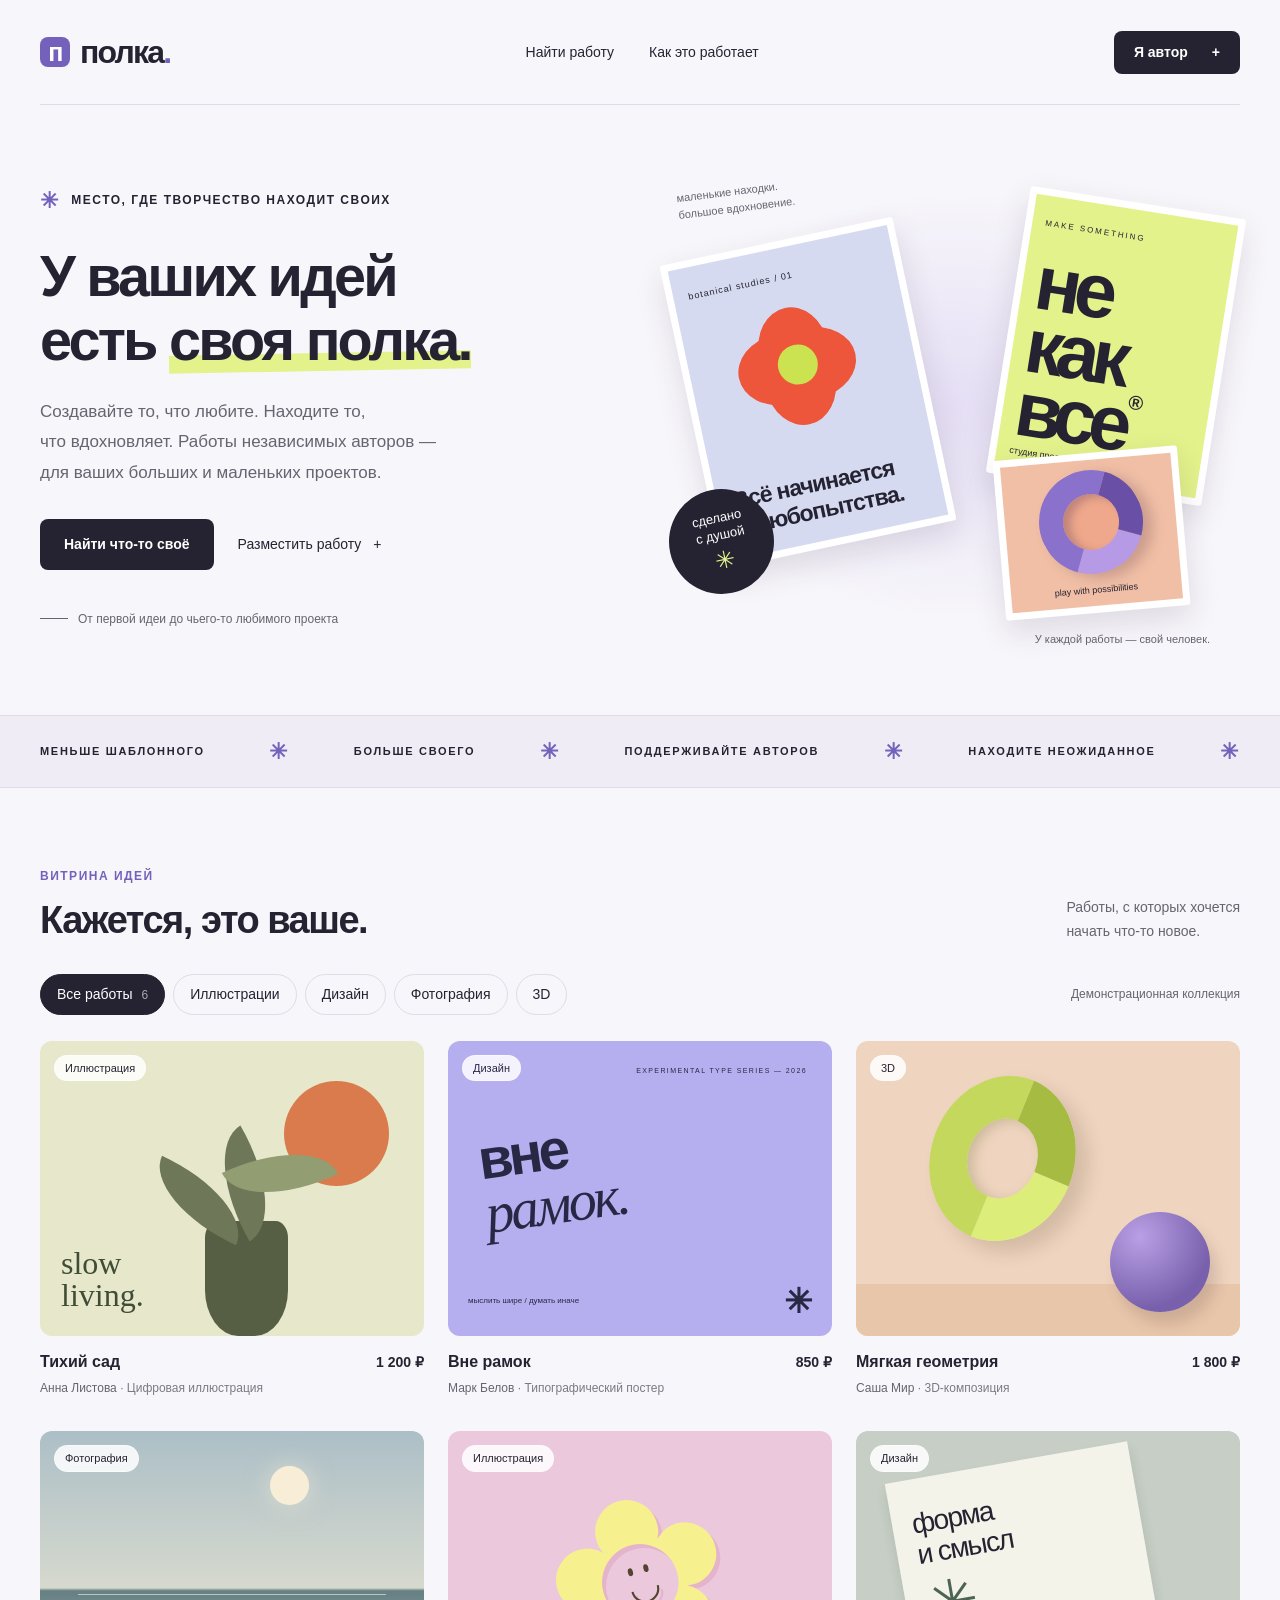
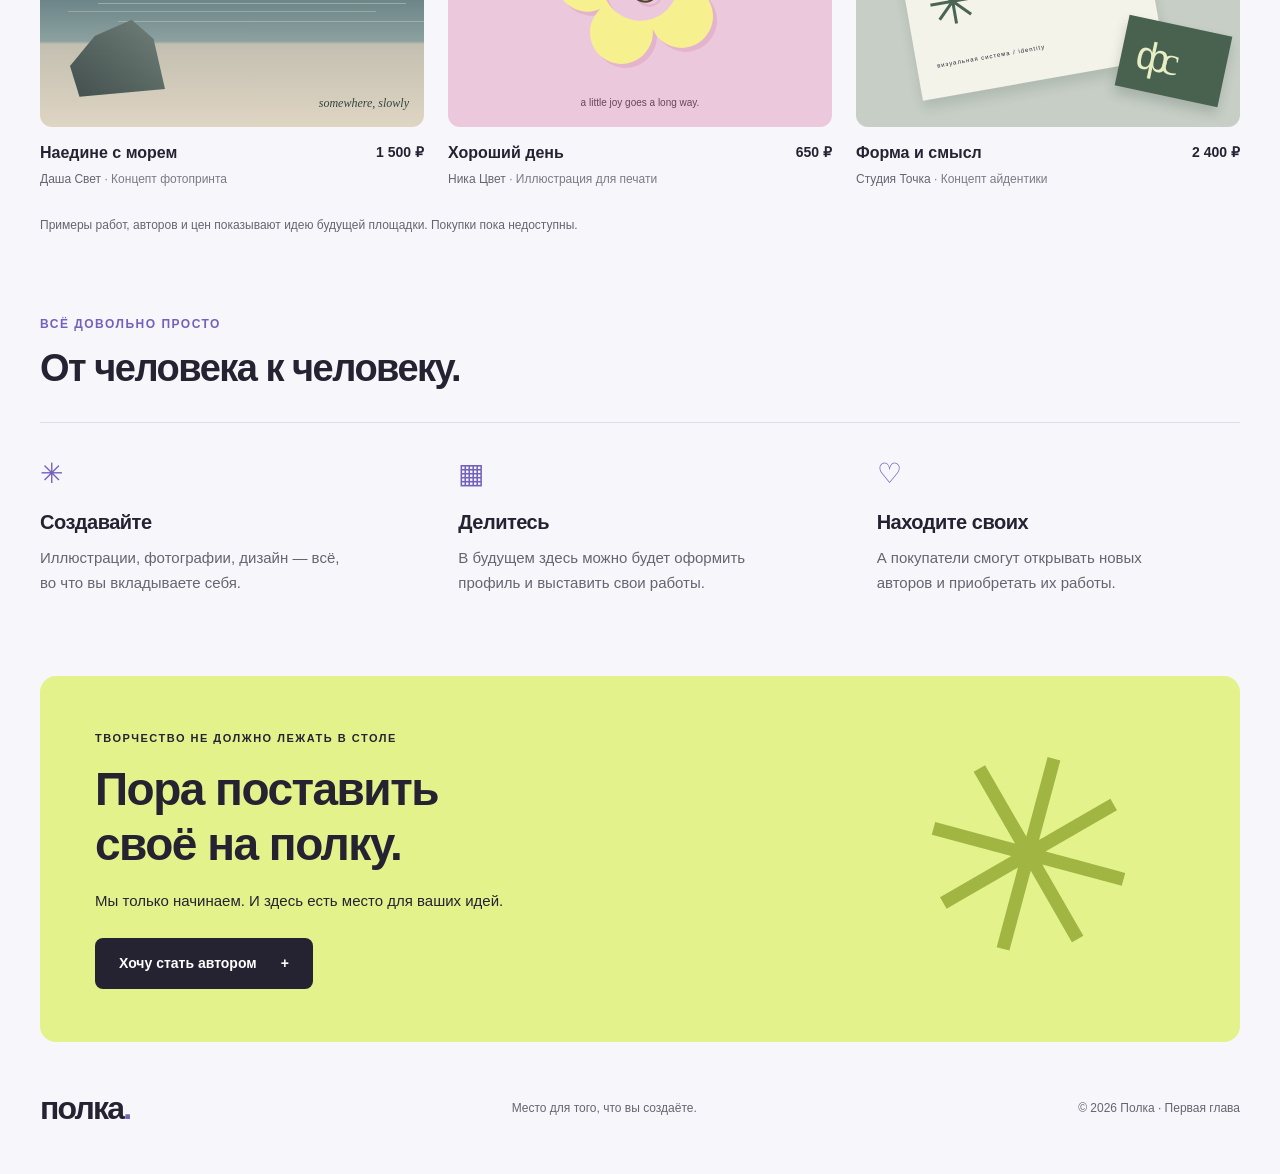
==== index.html @ f9c7414e "Create Polka creative marketplace landing page" ====
<!DOCTYPE html>
<html lang="ru">
<head>
  <meta charset="UTF-8">
  <meta name="viewport" content="width=device-width, initial-scale=1.0">
  <meta name="description" content="Полка — место для ваших творческих работ. Откройте для себя иллюстрации, фотографии и дизайн независимых авторов.">
  <meta name="theme-color" content="#f5f3fa">
  <title>Полка — сделано вами, найдено здесь</title>
  <link rel="icon" href="assets/favicon.svg" type="image/svg+xml">
  <link rel="stylesheet" href="styles.css">
  <script src="script.js" defer></script>
</head>
<body>
  <a class="skip-link" href="#works">Перейти к работам</a>
  <header class="header wrap">
    <a class="logo" href="#" aria-label="Полка — главная"><span class="logo-icon" aria-hidden="true">п</span>полка<span class="logo-dot">.</span></a>
    <nav aria-label="Основная навигация"><a href="#works">Найти работу</a><a href="#how">Как это работает</a></nav>
    <button class="button button-dark header-cta" data-author>Я автор <span aria-hidden="true">+</span></button>
  </header>
  <main>
    <section class="hero wrap" aria-labelledby="hero-title">
      <div class="hero-copy"><div class="eyebrow"><span class="small-star" aria-hidden="true">✳</span> МЕСТО, ГДЕ ТВОРЧЕСТВО НАХОДИТ СВОИХ</div>
        <h1 id="hero-title">У ваших идей<br>есть <span class="highlight">своя полка.</span></h1>
        <p>Создавайте то, что любите. Находите то, что&nbsp;вдохновляет. Работы независимых авторов — для&nbsp;ваших больших и маленьких проектов.</p>
        <div class="hero-actions"><a class="button button-dark" href="#works">Найти что-то своё</a><button class="text-button" data-author>Разместить работу <span aria-hidden="true">+</span></button></div>
        <div class="hero-note"><span class="note-line"></span> От первой идеи до чьего-то любимого проекта</div>
      </div>
      <div class="hero-art" role="img" aria-label="Коллаж авторских работ: абстрактный цветок, типографический постер и объёмные фигуры">
        <span class="orbit-label">маленькие находки.<br>большое вдохновение.</span>
        <div class="art-card poster-flower"><span>botanical studies / 01</span><div class="flower"><i></i><i></i><i></i><i></i><b></b></div><strong>Всё начинается<br>с любопытства.</strong></div>
        <div class="art-card poster-type"><span>MAKE SOMETHING</span><strong>не<br>как<br>все<span>®</span></strong><small>студия простых идей</small></div>
        <div class="art-card poster-orb"><div class="orb"></div><span>play with possibilities</span></div>
        <div class="art-sticker" aria-hidden="true">сделано<br>с душой <span>✳</span></div>
        <span class="art-caption">У каждой работы — свой человек.</span>
      </div>
    </section>
    <div class="ticker" aria-hidden="true"><div class="wrap">МЕНЬШЕ ШАБЛОННОГО <span>✳</span> БОЛЬШЕ СВОЕГО <span>✳</span> ПОДДЕРЖИВАЙТЕ АВТОРОВ <span>✳</span> НАХОДИТЕ НЕОЖИДАННОЕ <span>✳</span></div></div>
    <section class="works wrap" id="works" aria-labelledby="works-title">
      <div class="section-heading"><div><div class="eyebrow">ВИТРИНА ИДЕЙ</div><h2 id="works-title">Кажется, это ваше.</h2></div><p>Работы, с которых хочется<br>начать что-то новое.</p></div>
      <div class="catalog-toolbar"><div class="filters" role="group" aria-label="Категории работ"><button class="filter active" data-filter="all" aria-pressed="true">Все работы <span>6</span></button><button class="filter" data-filter="illustration" aria-pressed="false">Иллюстрации</button><button class="filter" data-filter="design" aria-pressed="false">Дизайн</button><button class="filter" data-filter="photo" aria-pressed="false">Фотография</button><button class="filter" data-filter="3d" aria-pressed="false">3D</button></div><span class="demo-label">Демонстрационная коллекция</span></div>
      <p class="sr-only" id="filter-status" role="status" aria-live="polite"></p>
      <div class="works-grid">
        <article class="work" data-category="illustration"><button class="work-open" data-work="Тихий сад" data-price="1 200 ₽" aria-label="Подробнее о работе «Тихий сад»"><div class="work-image image-garden"><span class="work-tag">Иллюстрация</span><div class="garden-sun"></div><div class="garden-vase"></div><i class="leaf leaf-one"></i><i class="leaf leaf-two"></i><i class="leaf leaf-three"></i><span class="garden-word">slow<br>living.</span></div><div class="work-info"><h3>Тихий сад</h3><strong>1 200 ₽</strong></div><p class="work-author">Анна Листова <span>· Цифровая иллюстрация</span></p></button></article>
        <article class="work" data-category="design"><button class="work-open" data-work="Вне рамок" data-price="850 ₽" aria-label="Подробнее о работе «Вне рамок»"><div class="work-image image-type"><span class="work-tag">Дизайн</span><span class="type-mini">EXPERIMENTAL TYPE SERIES — 2026</span><div class="type-main">вне<br><em>рамок.</em></div><span class="type-bottom">мыслить шире / думать иначе <b>✳</b></span></div><div class="work-info"><h3>Вне рамок</h3><strong>850 ₽</strong></div><p class="work-author">Марк Белов <span>· Типографический постер</span></p></button></article>
        <article class="work" data-category="3d"><button class="work-open" data-work="Мягкая геометрия" data-price="1 800 ₽" aria-label="Подробнее о работе «Мягкая геометрия»"><div class="work-image image-3d"><span class="work-tag">3D</span><div class="shape-ring"></div><div class="shape-ball"></div><div class="shape-floor"></div></div><div class="work-info"><h3>Мягкая геометрия</h3><strong>1 800 ₽</strong></div><p class="work-author">Саша Мир <span>· 3D-композиция</span></p></button></article>
        <article class="work" data-category="photo"><button class="work-open" data-work="Наедине с морем" data-price="1 500 ₽" aria-label="Подробнее о работе «Наедине с морем»"><div class="work-image image-sea"><span class="work-tag">Фотография</span><div class="sea-sun"></div><div class="sea-water"></div><div class="sea-rock"></div><span class="sea-note">somewhere, slowly</span></div><div class="work-info"><h3>Наедине с морем</h3><strong>1 500 ₽</strong></div><p class="work-author">Даша Свет <span>· Концепт фотопринта</span></p></button></article>
        <article class="work" data-category="illustration"><button class="work-open" data-work="Хороший день" data-price="650 ₽" aria-label="Подробнее о работе «Хороший день»"><div class="work-image image-smile"><span class="work-tag">Иллюстрация</span><div class="smile-flower">✿<span class="smile-face">◡</span></div><span class="smile-note">a little joy goes a long way.</span></div><div class="work-info"><h3>Хороший день</h3><strong>650 ₽</strong></div><p class="work-author">Ника Цвет <span>· Иллюстрация для печати</span></p></button></article>
        <article class="work" data-category="design"><button class="work-open" data-work="Форма и смысл" data-price="2 400 ₽" aria-label="Подробнее о работе «Форма и смысл»"><div class="work-image image-brand"><span class="work-tag">Дизайн</span><div class="brand-sheet"><span>форма<br>и смысл<span class="brand-symbol">✳</span></span><small>визуальная система / identity</small></div><div class="brand-card">ф<span>с</span></div></div><div class="work-info"><h3>Форма и смысл</h3><strong>2 400 ₽</strong></div><p class="work-author">Студия Точка <span>· Концепт айдентики</span></p></button></article>
      </div>
      <p class="collection-note">Примеры работ, авторов и цен показывают идею будущей площадки. Покупки пока недоступны.</p>
    </section>
    <section class="how wrap" id="how" aria-labelledby="how-title"><div class="section-heading"><div><div class="eyebrow">ВСЁ ДОВОЛЬНО ПРОСТО</div><h2 id="how-title">От человека к человеку.</h2></div></div><div class="steps"><div><span class="step-icon" aria-hidden="true">✳</span><h3>Создавайте</h3><p>Иллюстрации, фотографии, дизайн — всё, во что вы вкладываете себя.</p></div><div><span class="step-icon" aria-hidden="true">▦</span><h3>Делитесь</h3><p>В будущем здесь можно будет оформить профиль и выставить свои работы.</p></div><div><span class="step-icon" aria-hidden="true">♡</span><h3>Находите своих</h3><p>А покупатели смогут открывать новых авторов и приобретать их работы.</p></div></div></section>
    <section class="author-banner wrap" id="authors"><div><div class="eyebrow">ТВОРЧЕСТВО НЕ ДОЛЖНО ЛЕЖАТЬ В СТОЛЕ</div><h2>Пора поставить<br>своё на полку.</h2><p>Мы только начинаем. И здесь есть место для ваших идей.</p><button class="button button-dark" data-author>Хочу стать автором <span aria-hidden="true">+</span></button></div><div class="banner-star" aria-hidden="true">✳</div></section>
  </main>
  <footer class="footer wrap"><a class="logo" href="#">полка<span class="logo-dot">.</span></a><p>Место для того, что вы создаёте.</p><span>© <span id="year">2026</span> Полка · Первая глава</span></footer>
  <dialog id="info-dialog" aria-labelledby="dialog-title"><button class="dialog-close" aria-label="Закрыть окно">×</button><div class="eyebrow">ПОЛКА · НАЧАЛО</div><h2 id="dialog-title"></h2><p id="dialog-description"></p><button class="button button-dark dialog-done">Понятно</button></dialog>
</body>
</html>
---- styles.css ----
:root{--ink:#252332;--muted:#676471;--paper:#f7f6fa;--purple:#7461bc;--lime:#e3f28b;--line:#dfdce7}*{box-sizing:border-box}html{scroll-behavior:smooth;scroll-padding-top:25px}body{margin:0;background:var(--paper);color:var(--ink);font-family:Arial,Helvetica,sans-serif;font-size:16px;line-height:1.5}button,a{-webkit-tap-highlight-color:transparent}button{font:inherit;color:inherit}a{color:inherit;text-decoration:none}button{cursor:pointer}button:focus-visible,a:focus-visible{outline:3px solid #7760be;outline-offset:5px}button:hover,a:hover{transition:background .2s,color .2s,transform .2s}.wrap{width:min(1200px,calc(100% - 80px));margin-inline:auto}.header{height:105px;display:flex;align-items:center;justify-content:space-between;border-bottom:1px solid var(--line)}.logo{font-size:32px;font-weight:800;letter-spacing:-1.8px;display:inline-flex;align-items:center}.logo-dot{color:var(--purple)}.logo-icon{display:inline-grid;place-items:center;width:30px;height:30px;background:var(--purple);color:white;font-size:25px;border-radius:8px;margin-right:10px;line-height:1}.header nav{display:flex;gap:35px;font-size:14px}.header nav a:hover,.text-button:hover{color:var(--purple)}.button{border:0;border-radius:8px;display:inline-flex;align-items:center;justify-content:center;gap:24px;padding:15px 24px;font-weight:600;font-size:14px}.button-dark{background:var(--ink);color:white}.button-dark:hover{background:#49405e;transform:translateY(-2px)}.header-cta{padding:11px 20px}.hero{min-height:610px;display:grid;grid-template-columns:1.05fr 1fr;align-items:center;gap:30px;padding-block:60px 70px}.eyebrow{font-size:12px;font-weight:600;letter-spacing:1.5px;line-height:1.7}.small-star{font-size:22px;color:var(--purple);vertical-align:middle;margin-right:7px}h1{font-size:clamp(44px,4.5vw,64px);line-height:1.12;letter-spacing:-2.8px;margin:24px 0}h1 .highlight{position:relative;z-index:0;white-space:nowrap}h1 .highlight:after{content:"";position:absolute;left:0;bottom:1px;width:100%;height:18px;background:var(--lime);z-index:-1;transform:rotate(-1deg)}.hero-copy>p{color:var(--muted);max-width:445px;font-size:17px;line-height:1.8;margin-bottom:30px}.hero-actions{display:flex;gap:24px;align-items:center}.text-button{padding:10px 0;border:0;background:none;font-size:14px}.text-button span{margin-left:8px}.hero-note{display:flex;gap:10px;align-items:center;color:var(--muted);font-size:12px;margin-top:40px}.note-line{width:28px;height:1px;background:var(--muted)}.hero-art{position:relative;height:445px;background:radial-gradient(ellipse,#e5def5 0,transparent 68%)}.art-card{position:absolute;box-shadow:0 12px 30px #39304b22;border:7px solid #fff;border-radius:3px;overflow:hidden}.poster-flower{width:238px;height:310px;background:#d6daf1;left:20px;top:55px;transform:rotate(-12deg);padding:15px}.poster-flower>span{font-size:9px;letter-spacing:1px}.poster-flower>strong{position:absolute;bottom:18px;left:16px;line-height:1.15;font-size:23px;letter-spacing:-1px}.flower{position:absolute;left:42px;top:50px;width:130px;height:150px}.flower i{position:absolute;width:70px;height:85px;border-radius:50%;background:#ed563a;left:30px;top:10px;transform-origin:50% 70%}.flower i:nth-child(2){transform:rotate(90deg)}.flower i:nth-child(3){transform:rotate(180deg)}.flower i:nth-child(4){transform:rotate(270deg)}.flower b{position:absolute;left:46px;top:48px;background:#cbe351;width:40px;height:40px;border-radius:50%}.poster-type{width:218px;height:290px;background:var(--lime);right:15px;top:18px;transform:rotate(9deg);padding:13px;z-index:2}.poster-type>span{font-size:8px;letter-spacing:2px}.poster-type>strong{display:block;font-size:77px;line-height:.83;letter-spacing:-7px;margin-top:18px}.poster-type>strong span{font-size:20px;letter-spacing:0;vertical-align:top}.poster-type>small{position:absolute;bottom:12px;font-size:9px}.poster-orb{width:185px;height:160px;background:#f1bfa6;bottom:15px;right:56px;transform:rotate(-5deg);z-index:3}.orb{width:104px;height:104px;border:24px solid #8a71cc;border-radius:50%;margin:10px auto;box-shadow:inset 5px 6px 9px #3d235244,6px 8px 13px #613b4944;background:#efa88b;transform:rotate(-25deg);border-bottom-color:#b69ae6;border-right-color:#6950a6}.poster-orb>span{display:block;text-align:center;font-size:9px}.art-sticker{position:absolute;left:0;bottom:34px;background:var(--ink);border-radius:50%;width:105px;height:105px;color:#fff;text-align:center;padding:21px 10px;font-size:13px;line-height:1.3;transform:rotate(-12deg);z-index:4}.art-sticker span{display:block;color:var(--lime);font-size:24px}.orbit-label{position:absolute;left:8px;top:0;font-size:11px;color:var(--muted);transform:rotate(-7deg)}.art-caption{position:absolute;bottom:-20px;right:30px;font-size:11px;color:var(--muted)}.ticker{border-block:1px solid var(--line);background:#efecf5;overflow:hidden}.ticker>div{display:flex;align-items:center;justify-content:space-between;gap:24px;white-space:nowrap;padding-block:19px;font-size:11px;letter-spacing:1.7px;font-weight:600}.ticker span{color:var(--purple);font-size:22px}.works{padding-top:78px}.section-heading{display:flex;justify-content:space-between;align-items:end;margin-bottom:30px}.section-heading .eyebrow{color:var(--purple)}h2{font-size:38px;line-height:1.2;letter-spacing:-1.5px;margin:12px 0 0}.section-heading>p{font-size:14px;color:var(--muted);margin:0;line-height:1.7}.catalog-toolbar{display:flex;justify-content:space-between;gap:16px;align-items:center;margin-bottom:26px}.filters{display:flex;gap:8px;flex-wrap:wrap}.filter{background:transparent;border:1px solid var(--line);padding:9px 16px;border-radius:30px;font-size:14px}.filter.active{background:var(--ink);color:white;border-color:var(--ink)}.filter:hover:not(.active){background:#eae5f4}.filter span{opacity:.6;margin-left:5px;font-size:12px}.demo-label{font-size:12px;color:var(--muted)}.works-grid{display:grid;grid-template-columns:repeat(3,1fr);gap:32px 24px}.work[hidden]{display:none}.work-open{background:transparent;padding:0;border:0;width:100%;text-align:left}.work-image{position:relative;isolation:isolate;aspect-ratio:1.3;border-radius:12px;overflow:hidden;transition:transform .25s}.work-open:hover .work-image{transform:translateY(-4px)}.work-tag{position:absolute;z-index:5;left:14px;top:14px;padding:4px 10px;background:#ffffffd9;border:1px solid #ffffff77;border-radius:20px;font-size:11px}.work-info{display:flex;justify-content:space-between;align-items:center;gap:10px;margin-top:14px}.work-info h3{font-size:16px;margin:0;font-weight:600}.work-info strong{font-size:14px;white-space:nowrap}.work-author{font-size:12px;color:var(--muted);margin:5px 0 0}.work-author span{opacity:.85}.image-garden{background:#e7e7cb}.garden-sun{position:absolute;width:105px;height:105px;background:#d97b4c;border-radius:50%;right:35px;top:40px}.garden-vase{position:absolute;width:83px;height:115px;background:#565e43;bottom:0;left:43%;border-radius:15% 15% 40% 40%}.leaf{position:absolute;width:50px;height:105px;border-radius:100% 0 100% 0;background:#6e7757;bottom:100px;left:47%;transform:rotate(-30deg)}.leaf-two{transform:rotate(65deg);left:56%;bottom:110px;background:#929d72}.leaf-three{transform:rotate(-65deg);left:35%;bottom:83px}.garden-word{position:absolute;left:21px;bottom:25px;font-size:32px;font-family:Georgia,serif;line-height:1;color:#404d36}.image-type{background:#b5aff0;padding:25px;color:#292844}.type-mini{display:block;font-size:7px;letter-spacing:1.4px;text-align:right}.type-main{font-size:clamp(36px,4.4vw,62px);line-height:.96;font-weight:800;letter-spacing:-4px;transform:rotate(-8deg);padding:35px 0 0 5px}.type-main em{font-family:Georgia,serif;font-weight:400;letter-spacing:-3px}.type-bottom{position:absolute;bottom:18px;left:20px;right:20px;font-size:8px;display:flex;justify-content:space-between;align-items:center}.type-bottom b{font-size:34px;line-height:1}.image-3d{background:#efd4bf}.shape-ring{position:absolute;width:155px;height:155px;border:40px solid #c3d85c;border-radius:50%;top:40px;left:18%;transform:rotate(-27deg) skew(-9deg);border-right-color:#a6bb42;border-bottom-color:#dced7a;box-shadow:inset 5px 5px 12px #6d733d44,8px 15px 18px #66573933;z-index:2}.shape-ball{position:absolute;bottom:24px;right:30px;width:100px;height:100px;background:radial-gradient(circle at 30% 25%,#b9a0e5,#7860ac 70%);border-radius:50%;box-shadow:7px 12px 14px #634d4b33;z-index:3}.shape-floor{position:absolute;bottom:0;width:100%;height:52px;background:#e8c6aa}.image-sea{background:linear-gradient(#acbfc7,#d6d9ce 53%,#657f83 54%,#8ca1a0 71%,#c3bfb0 72%,#dfd5c3)}.sea-sun{position:absolute;left:60%;top:35px;width:39px;height:39px;background:#f8eed8;border-radius:50%;box-shadow:0 0 25px #f8eed888}.sea-water{position:absolute;top:55%;height:1px;background:#f5f4dc99;width:80%;left:10%;box-shadow:20px 9px #f5f4dc55,-10px 17px #f5f4dc44,40px 27px #f5f4dc44}.sea-rock{position:absolute;background:linear-gradient(40deg,#424f4d,#71807a);width:95px;height:77px;bottom:30px;left:30px;clip-path:polygon(10% 100%,0 60%,26% 21%,65% 0,88% 25%,100% 90%);filter:blur(.3px)}.sea-note{position:absolute;bottom:15px;right:15px;color:#354441;font-family:Georgia,serif;font-style:italic;font-size:12px}.image-smile{background:#ecc8dd;display:grid;place-items:center}.smile-flower{font-size:224px;line-height:1;color:#f6f18e;position:relative;transform:rotate(-15deg);text-shadow:2px 5px #e3b4cb}.smile-face{position:absolute;left:43%;top:45%;font-size:37px;color:#524431;line-height:1}.smile-face:before,.smile-face:after{content:"";position:absolute;width:5px;height:8px;border-radius:50%;background:#524431;top:-2px;left:3px}.smile-face:after{left:19px}.smile-note{position:absolute;bottom:17px;left:0;right:0;text-align:center;color:#6b4558;font-size:10px}.image-brand{background:#c6cec5}.brand-sheet{position:absolute;left:12%;top:30px;width:64%;height:220px;background:#f4f3e9;transform:rotate(-10deg);padding:30px 20px;box-shadow:0 8px 12px #283e3722}.brand-sheet>span{font-size:28px;line-height:1.05;letter-spacing:-1.5px}.brand-symbol{display:block;font-size:62px;color:#4c6454;line-height:1.2}.brand-sheet small{font-size:6px;letter-spacing:1px}.brand-card{position:absolute;background:#48624f;color:#e7edc4;width:105px;height:72px;right:14px;bottom:30px;transform:rotate(12deg);padding:6px 15px;font-size:40px;letter-spacing:-7px;box-shadow:0 7px 12px #283e3733}.brand-card>span{font-family:Georgia,serif}.collection-note{font-size:12px;color:var(--muted);margin:26px 0 0}.how{padding-block:80px}.steps{display:grid;grid-template-columns:repeat(3,1fr);gap:55px;border-top:1px solid var(--line);padding-top:30px}.step-icon{font-size:28px;color:var(--purple)}.steps h3{font-size:20px;margin:12px 0 8px;letter-spacing:-.5px}.steps p{color:var(--muted);font-size:15px;margin:0;max-width:310px;line-height:1.7}.author-banner{background:var(--lime);border-radius:16px;padding:48px 55px;position:relative;overflow:hidden;display:flex;justify-content:space-between;align-items:center}.author-banner h2{font-size:46px;margin-top:14px}.author-banner p{font-size:15px;margin:18px 0 25px}.author-banner .eyebrow{font-size:11px}.banner-star{font-size:270px;line-height:1;color:#a1b642;transform:rotate(15deg);margin-right:45px}.footer{display:flex;align-items:center;justify-content:space-between;gap:24px;padding-block:42px}.footer p,.footer>span{font-size:12px;color:var(--muted)}dialog{width:min(480px,calc(100% - 32px));border:1px solid var(--line);border-radius:18px;background:var(--paper);color:var(--ink);padding:38px}dialog::backdrop{background:#25233277;backdrop-filter:blur(5px)}dialog h2{font-size:29px;padding-right:15px}dialog p{color:var(--muted);line-height:1.8;font-size:16px;margin-block:20px 26px}.dialog-close{position:absolute;right:14px;top:10px;font-size:30px;border:0;background:transparent;padding:0 8px}.sr-only,.skip-link:not(:focus){position:absolute;width:1px;height:1px;padding:0;margin:-1px;overflow:hidden;clip:rect(0,0,0,0);white-space:nowrap;border:0}.skip-link:focus{position:fixed;top:10px;left:10px;padding:12px;background:white;z-index:20}
@media(min-width:1400px){.hero{gap:65px}}@media(max-width:1000px){.wrap{width:calc(100% - 48px)}.hero{gap:12px;min-height:570px}.hero-actions{gap:14px}.hero-art{transform:scale(.87);transform-origin:center right;margin-left:-45px}.hero-copy>p{font-size:16px}h1{font-size:46px}.demo-label{display:none}.banner-star{font-size:210px;margin-right:0}.work-author span{display:block}.type-main{font-size:48px}.shape-ring{left:13%;width:130px;height:130px;border-width:32px}.shape-ball{width:85px;height:85px;right:15px}.brand-sheet{top:20px;padding:25px 12px}.brand-sheet>span{font-size:24px}}
@media(max-width:720px){.wrap{width:calc(100% - 36px)}.header{height:80px}.logo{font-size:28px}.header nav{display:none}.hero{grid-template-columns:1fr;padding-block:40px 35px;gap:20px}.hero-copy>p{max-width:480px}.hero h1{font-size:clamp(40px,8.6vw,58px);letter-spacing:-2px}.hero-art{width:370px;max-width:100%;height:390px;justify-self:center;transform:none;margin:0}.poster-flower{width:200px;height:270px;left:15px;top:50px}.poster-flower>strong{font-size:20px}.flower{left:22px;top:40px;transform:scale(.85)}.poster-type{width:173px;height:247px;right:6px;top:15px}.poster-type>strong{font-size:65px}.poster-orb{width:160px;height:143px;right:28px;bottom:15px}.orb{width:90px;height:90px;border-width:21px}.art-sticker{width:90px;height:90px;font-size:11px;padding:16px;bottom:25px}.art-caption{bottom:-7px;font-size:10px;right:15px}.hero-note{margin-top:25px}.ticker>div{width:max-content;gap:22px;padding:12px 18px;font-size:10px}.works{padding-top:45px}.section-heading{align-items:start}.section-heading>p{display:none}h2{font-size:31px}.works-grid{grid-template-columns:repeat(2,minmax(0,1fr));gap:25px 16px}.work-image{aspect-ratio:1}.work-info{display:block;margin-top:10px}.work-info h3{font-size:15px}.work-info strong{display:block;font-size:13px;margin-top:3px}.work-author{font-size:11px}.filter{padding:8px 13px;font-size:12px}.work-tag{font-size:9px;top:10px;left:10px;padding:3px 7px}.garden-sun{width:70px;height:70px;right:14px;top:33px}.garden-vase{height:80px;width:55px}.leaf{width:33px;height:70px;bottom:70px}.leaf-two{bottom:80px}.leaf-three{bottom:64px}.garden-word{font-size:23px;left:12px;bottom:15px}.image-type{padding:15px}.type-mini{font-size:5px}.type-main{font-size:clamp(30px,7.5vw,50px);padding-top:32px;letter-spacing:-2px}.type-bottom{font-size:5px;left:12px;right:12px;bottom:12px}.type-bottom b{font-size:22px}.shape-ring{top:35px;width:95px;height:95px;border-width:25px;left:12%}.shape-ball{height:65px;width:65px;bottom:17px;right:10px}.shape-floor{height:35px}.smile-flower{font-size:160px}.smile-face{font-size:28px}.smile-face:before,.smile-face:after{width:4px;height:6px}.smile-face:after{left:15px}.smile-note{font-size:7px;bottom:10px}.brand-sheet{height:160px;top:25px;left:10%;padding:20px 10px}.brand-sheet>span{font-size:20px}.brand-symbol{font-size:44px}.brand-sheet small{font-size:4px}.brand-card{width:70px;height:48px;font-size:27px;right:8px;bottom:22px;padding:3px 10px;letter-spacing:-5px}.sea-rock{width:65px;height:55px;left:15px;bottom:20px}.sea-note{font-size:8px;bottom:10px;right:10px}.sea-sun{width:28px;height:28px;top:30px}.collection-note{font-size:11px}.how{padding-block:48px}.steps{grid-template-columns:1fr;gap:24px;padding-top:20px}.steps>div{position:relative;padding-left:46px}.step-icon{position:absolute;left:0;top:4px}.steps h3{margin-top:0}.steps p{max-width:none}.author-banner{padding:30px 25px}.author-banner h2{font-size:36px}.author-banner p{max-width:240px;font-size:14px}.author-banner .eyebrow{font-size:9px;max-width:210px}.banner-star{font-size:150px;position:absolute;right:-45px;top:56px;opacity:.5}.author-banner>div:first-child{position:relative;z-index:1}.footer{flex-wrap:wrap;gap:7px 18px;padding-block:28px}.footer p{margin:0}.footer>span{display:block;width:100%;font-size:11px;margin-top:4px}.hero-actions .button{padding-inline:17px;font-size:13px}.text-button{font-size:12px}.eyebrow{font-size:10px;letter-spacing:1px}.small-star{font-size:19px}}
@media(prefers-reduced-motion:reduce){html{scroll-behavior:auto}*,*:before,*:after{transition:none!important;animation:none!important}}
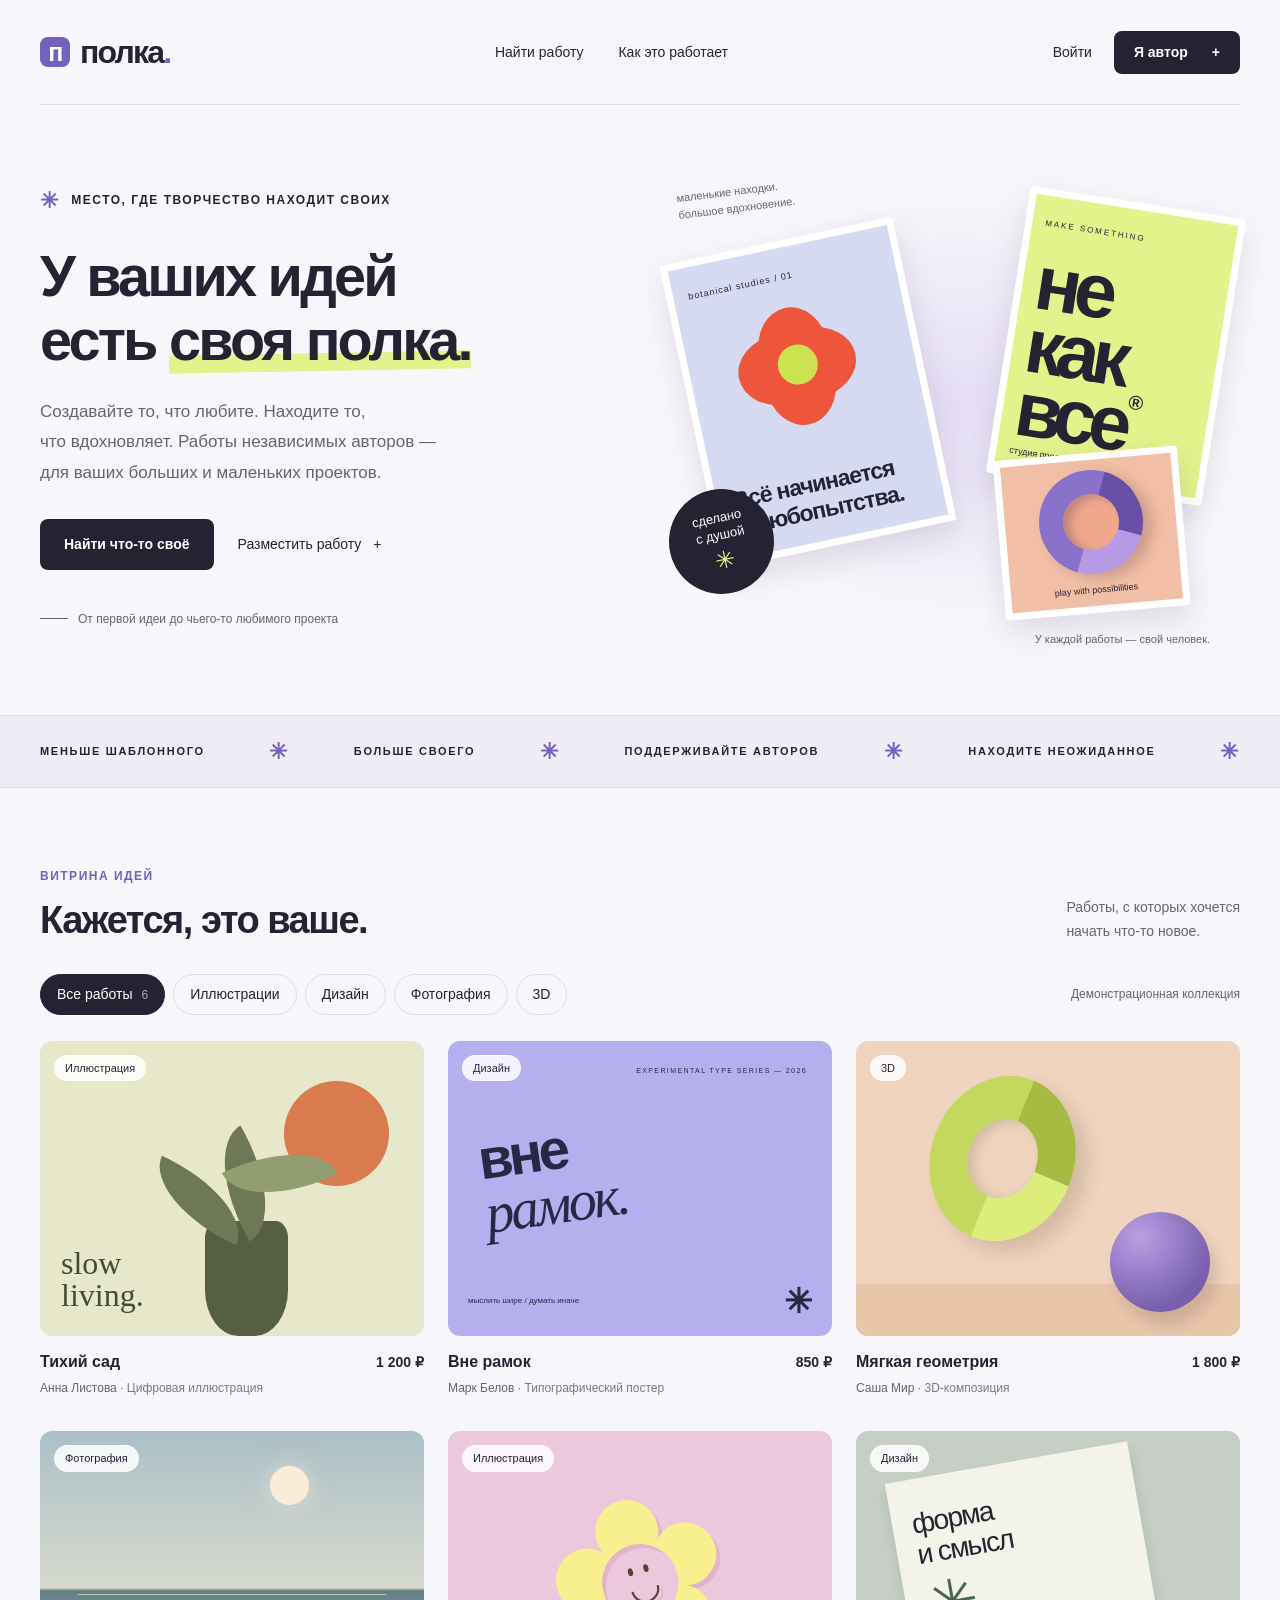
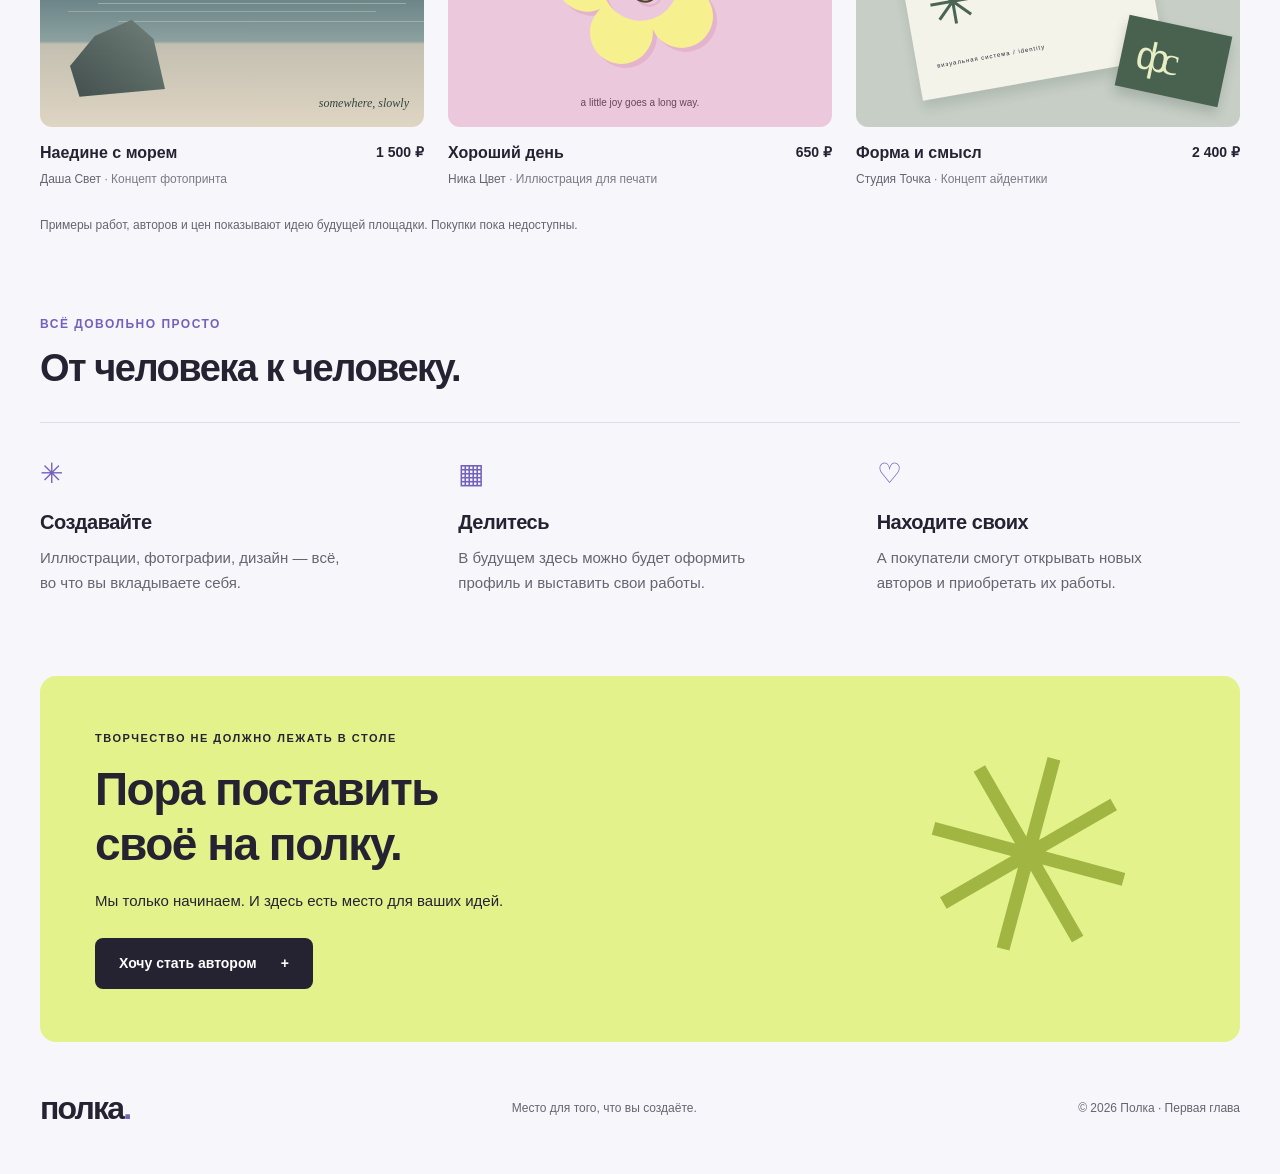
==== commit 3d45344b: "Add simple browser-based login and registration with demo accounts" ====
--- a/index.html
+++ b/index.html
@@ -9,13 +9,14 @@
   <link rel="icon" href="assets/favicon.svg" type="image/svg+xml">
   <link rel="stylesheet" href="styles.css">
   <script src="script.js" defer></script>
+  <script src="auth.js" defer></script>
 </head>
 <body>
   <a class="skip-link" href="#works">Перейти к работам</a>
   <header class="header wrap">
     <a class="logo" href="#" aria-label="Полка — главная"><span class="logo-icon" aria-hidden="true">п</span>полка<span class="logo-dot">.</span></a>
     <nav aria-label="Основная навигация"><a href="#works">Найти работу</a><a href="#how">Как это работает</a></nav>
-    <button class="button button-dark header-cta" data-author>Я автор <span aria-hidden="true">+</span></button>
+    <div class="header-actions"><a class="account-link" href="auth.html" data-account-link>Войти</a><a class="button button-dark header-cta" href="auth.html">Я автор <span aria-hidden="true">+</span></a></div>
   </header>
   <main>
     <section class="hero wrap" aria-labelledby="hero-title">
--- a/styles.css
+++ b/styles.css
@@ -2,3 +2,7 @@
 @media(min-width:1400px){.hero{gap:65px}}@media(max-width:1000px){.wrap{width:calc(100% - 48px)}.hero{gap:12px;min-height:570px}.hero-actions{gap:14px}.hero-art{transform:scale(.87);transform-origin:center right;margin-left:-45px}.hero-copy>p{font-size:16px}h1{font-size:46px}.demo-label{display:none}.banner-star{font-size:210px;margin-right:0}.work-author span{display:block}.type-main{font-size:48px}.shape-ring{left:13%;width:130px;height:130px;border-width:32px}.shape-ball{width:85px;height:85px;right:15px}.brand-sheet{top:20px;padding:25px 12px}.brand-sheet>span{font-size:24px}}
 @media(max-width:720px){.wrap{width:calc(100% - 36px)}.header{height:80px}.logo{font-size:28px}.header nav{display:none}.hero{grid-template-columns:1fr;padding-block:40px 35px;gap:20px}.hero-copy>p{max-width:480px}.hero h1{font-size:clamp(40px,8.6vw,58px);letter-spacing:-2px}.hero-art{width:370px;max-width:100%;height:390px;justify-self:center;transform:none;margin:0}.poster-flower{width:200px;height:270px;left:15px;top:50px}.poster-flower>strong{font-size:20px}.flower{left:22px;top:40px;transform:scale(.85)}.poster-type{width:173px;height:247px;right:6px;top:15px}.poster-type>strong{font-size:65px}.poster-orb{width:160px;height:143px;right:28px;bottom:15px}.orb{width:90px;height:90px;border-width:21px}.art-sticker{width:90px;height:90px;font-size:11px;padding:16px;bottom:25px}.art-caption{bottom:-7px;font-size:10px;right:15px}.hero-note{margin-top:25px}.ticker>div{width:max-content;gap:22px;padding:12px 18px;font-size:10px}.works{padding-top:45px}.section-heading{align-items:start}.section-heading>p{display:none}h2{font-size:31px}.works-grid{grid-template-columns:repeat(2,minmax(0,1fr));gap:25px 16px}.work-image{aspect-ratio:1}.work-info{display:block;margin-top:10px}.work-info h3{font-size:15px}.work-info strong{display:block;font-size:13px;margin-top:3px}.work-author{font-size:11px}.filter{padding:8px 13px;font-size:12px}.work-tag{font-size:9px;top:10px;left:10px;padding:3px 7px}.garden-sun{width:70px;height:70px;right:14px;top:33px}.garden-vase{height:80px;width:55px}.leaf{width:33px;height:70px;bottom:70px}.leaf-two{bottom:80px}.leaf-three{bottom:64px}.garden-word{font-size:23px;left:12px;bottom:15px}.image-type{padding:15px}.type-mini{font-size:5px}.type-main{font-size:clamp(30px,7.5vw,50px);padding-top:32px;letter-spacing:-2px}.type-bottom{font-size:5px;left:12px;right:12px;bottom:12px}.type-bottom b{font-size:22px}.shape-ring{top:35px;width:95px;height:95px;border-width:25px;left:12%}.shape-ball{height:65px;width:65px;bottom:17px;right:10px}.shape-floor{height:35px}.smile-flower{font-size:160px}.smile-face{font-size:28px}.smile-face:before,.smile-face:after{width:4px;height:6px}.smile-face:after{left:15px}.smile-note{font-size:7px;bottom:10px}.brand-sheet{height:160px;top:25px;left:10%;padding:20px 10px}.brand-sheet>span{font-size:20px}.brand-symbol{font-size:44px}.brand-sheet small{font-size:4px}.brand-card{width:70px;height:48px;font-size:27px;right:8px;bottom:22px;padding:3px 10px;letter-spacing:-5px}.sea-rock{width:65px;height:55px;left:15px;bottom:20px}.sea-note{font-size:8px;bottom:10px;right:10px}.sea-sun{width:28px;height:28px;top:30px}.collection-note{font-size:11px}.how{padding-block:48px}.steps{grid-template-columns:1fr;gap:24px;padding-top:20px}.steps>div{position:relative;padding-left:46px}.step-icon{position:absolute;left:0;top:4px}.steps h3{margin-top:0}.steps p{max-width:none}.author-banner{padding:30px 25px}.author-banner h2{font-size:36px}.author-banner p{max-width:240px;font-size:14px}.author-banner .eyebrow{font-size:9px;max-width:210px}.banner-star{font-size:150px;position:absolute;right:-45px;top:56px;opacity:.5}.author-banner>div:first-child{position:relative;z-index:1}.footer{flex-wrap:wrap;gap:7px 18px;padding-block:28px}.footer p{margin:0}.footer>span{display:block;width:100%;font-size:11px;margin-top:4px}.hero-actions .button{padding-inline:17px;font-size:13px}.text-button{font-size:12px}.eyebrow{font-size:10px;letter-spacing:1px}.small-star{font-size:19px}}
 @media(prefers-reduced-motion:reduce){html{scroll-behavior:auto}*,*:before,*:after{transition:none!important;animation:none!important}}
+
+/* Вход и регистрация */
+[hidden]{display:none!important}.header-actions{display:flex;align-items:center;gap:22px}.account-link{font-size:14px}.account-link:hover{color:var(--purple)}.auth-page{min-height:100vh;display:flex;flex-direction:column}.auth-layout{display:grid;grid-template-columns:1fr 1fr;gap:80px;align-items:center;padding-block:70px;flex:1}.auth-intro .eyebrow{color:var(--purple)}.auth-intro h1{font-size:clamp(40px,4.3vw,60px)}.auth-intro p{color:var(--muted);line-height:1.8}.auth-star{display:block;font-size:115px;line-height:1;color:var(--purple);margin-top:30px}.auth-card{padding:36px;background:#fff;border:1px solid var(--line);border-radius:18px;box-shadow:0 12px 40px #39304b06;min-width:0}.auth-tabs{display:flex;gap:6px;padding:5px;background:#efecf5;border-radius:10px;margin-bottom:30px}.auth-tab{border:0;background:transparent;font-size:15px;border-radius:7px;padding:11px 16px;flex:1}.auth-tab.active{background:var(--ink);color:white}.auth-card h2{font-size:30px;margin-top:0;overflow-wrap:anywhere}.auth-caption{color:var(--muted);font-size:16px;line-height:1.7;margin:12px 0 25px}.auth-card label{display:block;font-size:14px;margin:18px 0 7px}.auth-card input{display:block;width:100%;border:1px solid var(--line);border-radius:8px;font:inherit;font-size:16px;padding:13px 15px;background:var(--paper);color:var(--ink)}.auth-card input:focus-visible{outline:2px solid var(--purple);outline-offset:2px}.auth-submit{width:100%;font-size:15px}.auth-message{color:#a23c4b;font-size:14px;margin-block:12px;min-height:21px}.demo-accounts{border-top:1px solid var(--line);margin-top:27px;padding-top:20px}.demo-accounts .eyebrow{font-size:10px;letter-spacing:1px}.demo-accounts p{font-size:14px;line-height:1.9;color:var(--muted);margin-bottom:0}.demo-accounts code{color:var(--ink);background:#efecf5;padding:2px 5px;border-radius:4px}.auth-local-note{font-size:12px;line-height:1.6;color:var(--muted);margin:20px 0 0}.account-role{display:inline-block;font-size:14px;padding:5px 12px;border-radius:20px;background:var(--lime);margin:20px 0 0}.logout-button{display:block;margin:14px auto 0;font-size:14px}
+@media(max-width:1000px){.auth-layout{gap:35px}.auth-card{padding:28px}.header-actions{gap:15px}}@media(max-width:720px){.auth-layout{grid-template-columns:1fr;gap:30px;padding-block:35px}.auth-intro h1{font-size:40px}.auth-intro h1 br:nth-of-type(2){display:none}.auth-intro p{font-size:15px;margin-bottom:0}.auth-star{display:none}.auth-card{padding:25px 20px}.auth-card h2{font-size:27px}.header-actions{gap:13px}.header-cta{padding:10px 13px;font-size:12px}.account-link{font-size:13px}.header-actions .header-cta span{display:none}}
